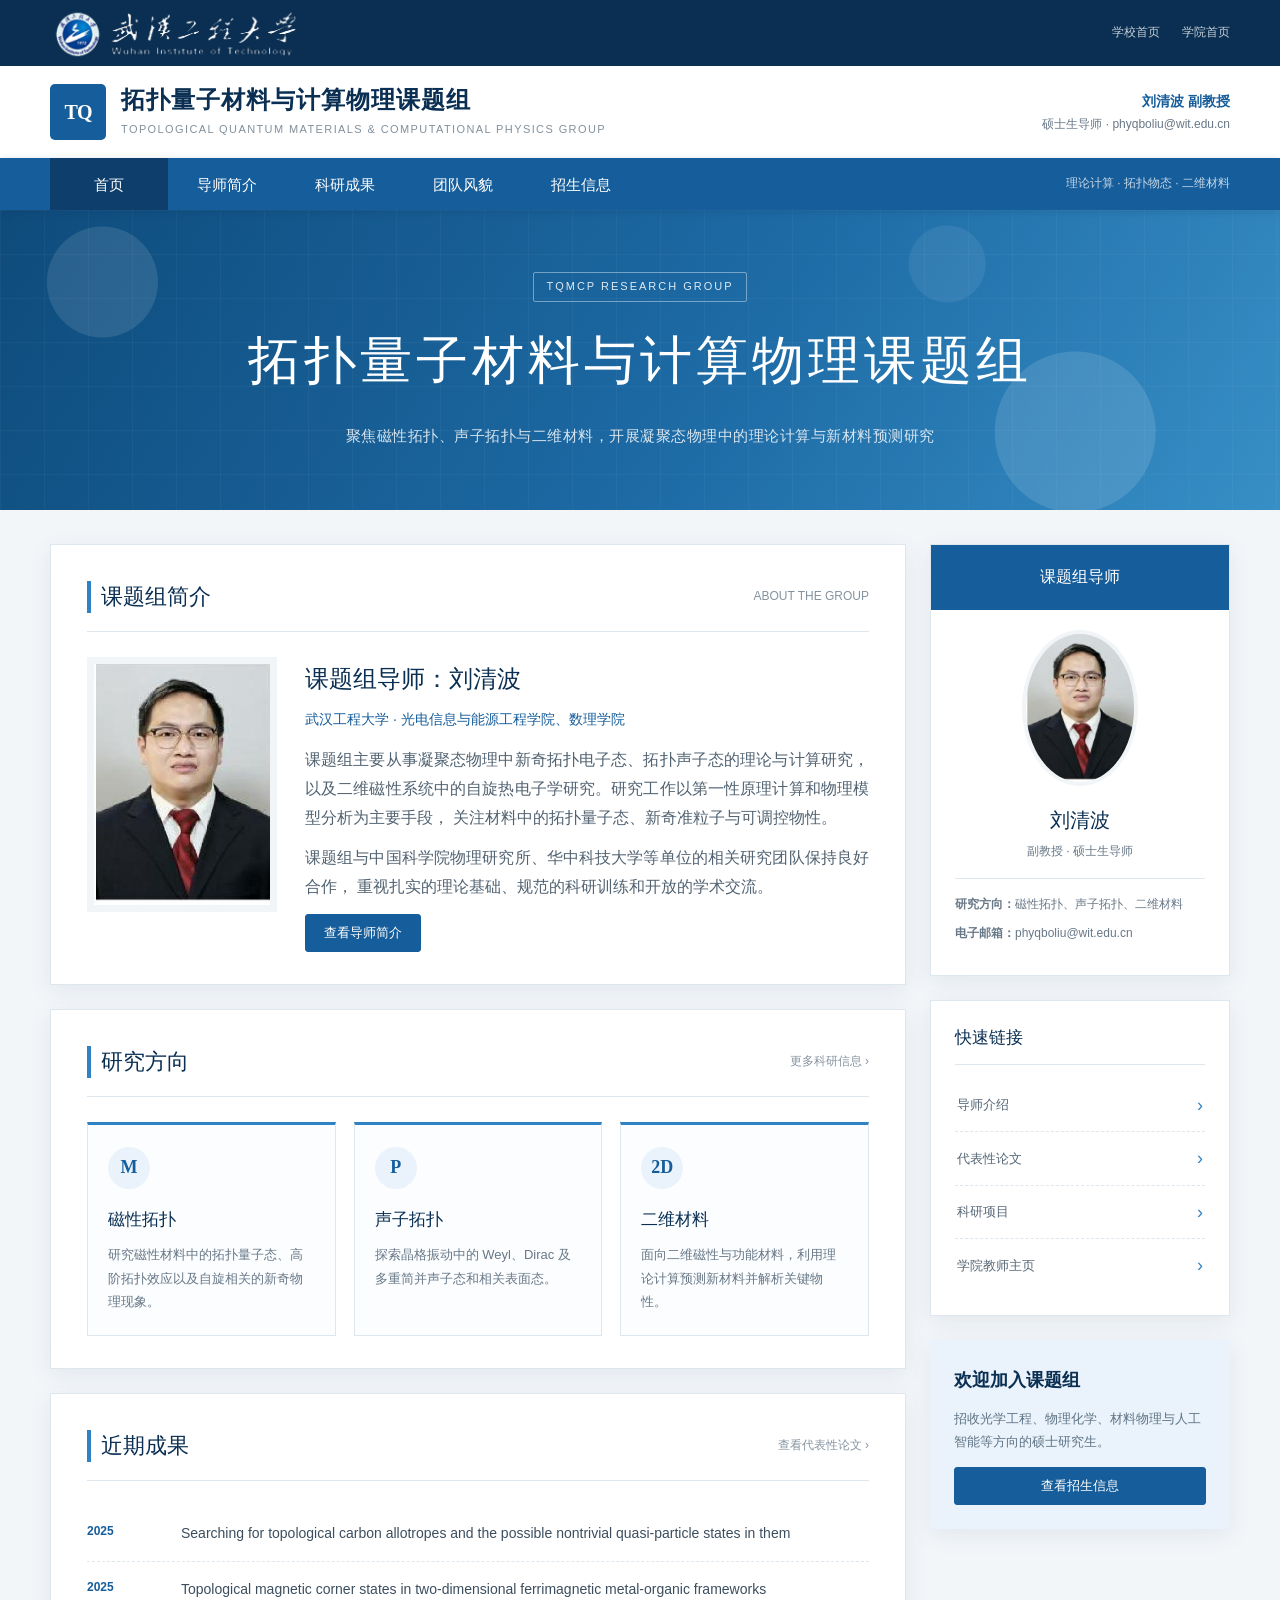
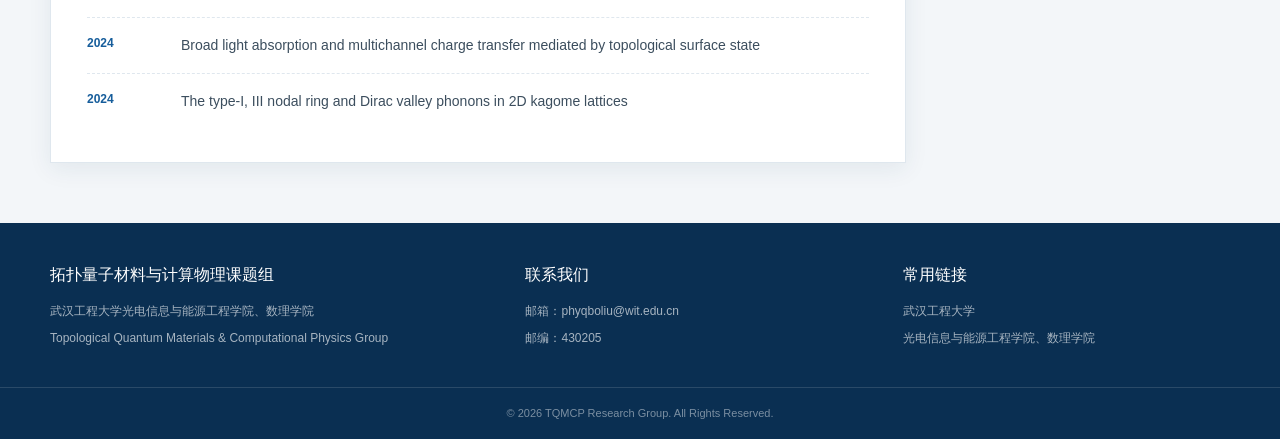
==== index.html @ a0292009 "first" ====
<!doctype html>
<html lang="zh-CN">
  <head>
    <meta charset="UTF-8" />
    <meta name="viewport" content="width=device-width, initial-scale=1.0" />
    <meta name="description" content="武汉工程大学拓扑量子材料与计算物理课题组官方网站" />
    <title>拓扑量子材料与计算物理课题组</title>
    <link rel="icon" href="assets/favicon.svg" type="image/svg+xml" />
    <link rel="stylesheet" href="styles.css" />
  </head>
  <body>
    <div class="topbar">
      <div class="container">
        <a class="school-wordmark" href="https://www.wit.edu.cn/" target="_blank" rel="noreferrer">
          <img src="assets/wit-wordmark-transparent.png" alt="武汉工程大学 Wuhan Institute of Technology" />
        </a>
        <div class="topbar-links">
          <a href="https://www.wit.edu.cn/" target="_blank" rel="noreferrer">学校首页</a>
          <a href="https://ss.wit.edu.cn/" target="_blank" rel="noreferrer">学院首页</a>
        </div>
      </div>
    </div>

    <header class="site-header">
      <div class="header-main container">
        <a class="brand" href="index.html">
          <span class="brand-mark">TQ</span>
          <span class="brand-text">
            <strong>拓扑量子材料与计算物理课题组</strong>
            <span>Topological Quantum Materials & Computational Physics Group</span>
          </span>
        </a>
        <div class="header-contact">
          <strong>刘清波 副教授</strong>
          <span>硕士生导师 · phyqboliu@wit.edu.cn</span>
        </div>
      </div>
      <div class="navbar">
        <div class="nav-inner container">
          <button class="menu-toggle" type="button" aria-expanded="false" aria-label="打开导航菜单">
            <span></span><span></span><span></span>
          </button>
          <nav class="main-nav" aria-label="主导航">
            <a class="active" href="index.html">首页</a>
            <a href="members.html">导师简介</a>
            <a href="research.html">科研成果</a>
            <a href="moments.html">团队风貌</a>
            <a href="admissions.html">招生信息</a>
          </nav>
          <span class="nav-note">理论计算 · 拓扑物态 · 二维材料</span>
        </div>
      </div>
    </header>

    <main>
      <section class="hero-banner">
        <div class="hero-content container">
          <span class="hero-label">TQMCP RESEARCH GROUP</span>
          <h1>拓扑量子材料与计算物理课题组</h1>
          <p>聚焦磁性拓扑、声子拓扑与二维材料，开展凝聚态物理中的理论计算与新材料预测研究</p>
        </div>
      </section>

      <div class="page-body">
        <div class="page-layout container">
          <div class="main-column">
            <section class="content-card">
              <div class="section-title">
                <h2>课题组简介</h2>
                <span>ABOUT THE GROUP</span>
              </div>
              <div class="group-intro">
                <div class="teacher-photo">
                  <img src="assets/liu-qingbo-profile-page.jpg" alt="刘清波老师" />
                </div>
                <div class="intro-text">
                  <h3>课题组导师：刘清波</h3>
                  <p class="role">武汉工程大学 · 光电信息与能源工程学院、数理学院</p>
                  <p>
                    课题组主要从事凝聚态物理中新奇拓扑电子态、拓扑声子态的理论与计算研究，
                    以及二维磁性系统中的自旋热电子学研究。研究工作以第一性原理计算和物理模型分析为主要手段，
                    关注材料中的拓扑量子态、新奇准粒子与可调控物性。
                  </p>
                  <p>
                    课题组与中国科学院物理研究所、华中科技大学等单位的相关研究团队保持良好合作，
                    重视扎实的理论基础、规范的科研训练和开放的学术交流。
                  </p>
                  <a class="plain-button" href="members.html">查看导师简介</a>
                </div>
              </div>
            </section>

            <section class="content-card">
              <div class="section-title">
                <h2>研究方向</h2>
                <a class="more-link" href="research.html">更多科研信息 ›</a>
              </div>
              <div class="direction-grid">
                <article class="direction-item">
                  <span class="direction-icon">M</span>
                  <h3>磁性拓扑</h3>
                  <p>研究磁性材料中的拓扑量子态、高阶拓扑效应以及自旋相关的新奇物理现象。</p>
                </article>
                <article class="direction-item">
                  <span class="direction-icon">P</span>
                  <h3>声子拓扑</h3>
                  <p>探索晶格振动中的 Weyl、Dirac 及多重简并声子态和相关表面态。</p>
                </article>
                <article class="direction-item">
                  <span class="direction-icon">2D</span>
                  <h3>二维材料</h3>
                  <p>面向二维磁性与功能材料，利用理论计算预测新材料并解析关键物性。</p>
                </article>
              </div>
            </section>

            <section class="content-card">
              <div class="section-title">
                <h2>近期成果</h2>
                <a class="more-link" href="research.html">查看代表性论文 ›</a>
              </div>
              <ul class="news-list">
                <li>
                  <span class="news-date">2025</span>
                  <a href="research.html">Searching for topological carbon allotropes and the possible nontrivial quasi-particle states in them</a>
                </li>
                <li>
                  <span class="news-date">2025</span>
                  <a href="research.html">Topological magnetic corner states in two-dimensional ferrimagnetic metal-organic frameworks</a>
                </li>
                <li>
                  <span class="news-date">2024</span>
                  <a href="research.html">Broad light absorption and multichannel charge transfer mediated by topological surface state</a>
                </li>
                <li>
                  <span class="news-date">2024</span>
                  <a href="research.html">The type-I, III nodal ring and Dirac valley phonons in 2D kagome lattices</a>
                </li>
              </ul>
            </section>
          </div>

          <aside class="side-column">
            <section class="side-card profile-card">
              <div class="profile-card-header">课题组导师</div>
              <div class="teacher-photo">
                <img src="assets/liu-qingbo-profile-page.jpg" alt="刘清波老师" />
              </div>
              <h3>刘清波</h3>
              <p class="profile-role">副教授 · 硕士生导师</p>
              <div class="profile-meta">
                <p><strong>研究方向：</strong>磁性拓扑、声子拓扑、二维材料</p>
                <p><strong>电子邮箱：</strong>phyqboliu@wit.edu.cn</p>
              </div>
            </section>

            <section class="side-card">
              <h3 class="side-card-title">快速链接</h3>
              <ul class="quick-list">
                <li><a href="members.html">导师介绍</a></li>
                <li><a href="research.html">代表性论文</a></li>
                <li><a href="research.html#projects">科研项目</a></li>
                <li><a href="https://ss.wit.edu.cn/info/1601/12181.htm" target="_blank" rel="noreferrer">学院教师主页</a></li>
              </ul>
            </section>

            <section class="side-card admission-box">
              <h3>欢迎加入课题组</h3>
              <p>招收光学工程、物理化学、材料物理与人工智能等方向的硕士研究生。</p>
              <a class="plain-button" href="admissions.html">查看招生信息</a>
            </section>
          </aside>
        </div>
      </div>
    </main>

    <footer class="site-footer">
      <div class="footer-grid container">
        <div>
          <h3>拓扑量子材料与计算物理课题组</h3>
          <p>武汉工程大学光电信息与能源工程学院、数理学院</p>
          <p>Topological Quantum Materials & Computational Physics Group</p>
        </div>
        <div>
          <h3>联系我们</h3>
          <p>邮箱：phyqboliu@wit.edu.cn</p>
          <p>邮编：430205</p>
        </div>
        <div>
          <h3>常用链接</h3>
          <a href="https://www.wit.edu.cn/" target="_blank" rel="noreferrer">武汉工程大学</a>
          <a href="https://ss.wit.edu.cn/" target="_blank" rel="noreferrer">光电信息与能源工程学院、数理学院</a>
        </div>
      </div>
      <div class="footer-bottom">
        <p>© <span data-year></span> TQMCP Research Group. All Rights Reserved.</p>
      </div>
    </footer>
    <script src="site.js"></script>
  </body>
</html>
---- styles.css ----
:root {
  --blue: #165d9b;
  --blue-dark: #0e3f6c;
  --blue-deep: #0a2f52;
  --blue-light: #eaf3fb;
  --accent: #2f83c5;
  --text: #243443;
  --muted: #687887;
  --line: #dfe7ee;
  --bg: #f3f6f9;
  --white: #ffffff;
  --max-width: 1180px;
  --shadow: 0 6px 22px rgba(24, 62, 93, 0.08);
}

* {
  box-sizing: border-box;
}

html {
  scroll-behavior: smooth;
}

body {
  min-width: 320px;
  margin: 0;
  background: var(--bg);
  color: var(--text);
  font-family: "Microsoft YaHei", "PingFang SC", "Noto Sans CJK SC", Arial, sans-serif;
  font-size: 16px;
  line-height: 1.8;
}

a {
  color: inherit;
  text-decoration: none;
}

img {
  display: block;
  max-width: 100%;
}

h1,
h2,
h3,
p {
  margin-top: 0;
}

button {
  font: inherit;
}

.container {
  width: min(var(--max-width), calc(100% - 40px));
  margin: 0 auto;
}

.topbar {
  height: 66px;
  background: var(--blue-deep);
  color: rgba(255, 255, 255, 0.76);
  font-size: 12px;
}

.topbar .container {
  height: 100%;
  display: flex;
  align-items: center;
  justify-content: space-between;
}

.topbar-links {
  display: flex;
  gap: 22px;
}

.school-wordmark {
  display: flex;
  height: 100%;
  align-items: center;
}

.school-wordmark img {
  width: auto;
  height: 56px;
}

.topbar a:hover {
  color: #fff;
}

.site-header {
  background: #fff;
}

.header-main {
  min-height: 92px;
  display: flex;
  align-items: center;
  justify-content: space-between;
  gap: 28px;
}

.brand {
  display: flex;
  align-items: center;
  gap: 15px;
}

.brand-mark {
  width: 56px;
  height: 56px;
  display: grid;
  flex: 0 0 56px;
  place-items: center;
  border-radius: 5px;
  background: var(--blue);
  color: #fff;
  font-family: Georgia, serif;
  font-size: 20px;
  font-weight: 700;
  letter-spacing: -1px;
}

.brand-text strong {
  display: block;
  color: var(--blue-deep);
  font-family: "SimSun", "Songti SC", serif;
  font-size: 24px;
  line-height: 1.35;
  letter-spacing: 1px;
}

.brand-text span {
  display: block;
  margin-top: 3px;
  color: #82909c;
  font-size: 11px;
  letter-spacing: 1.4px;
  text-transform: uppercase;
}

.header-contact {
  color: var(--muted);
  font-size: 12px;
  text-align: right;
}

.header-contact strong {
  display: block;
  color: var(--blue);
  font-size: 14px;
}

.navbar {
  position: relative;
  z-index: 20;
  background: var(--blue);
  box-shadow: 0 2px 8px rgba(5, 42, 74, 0.16);
}

.nav-inner {
  min-height: 52px;
  display: flex;
  align-items: stretch;
  justify-content: space-between;
}

.main-nav {
  display: flex;
  align-items: stretch;
}

.main-nav a {
  min-width: 118px;
  display: flex;
  align-items: center;
  justify-content: center;
  padding: 0 20px;
  color: #fff;
  font-size: 15px;
  font-weight: 500;
  transition: background-color 0.15s ease;
}

.main-nav a:hover,
.main-nav a.active {
  background: var(--blue-dark);
}

.nav-note {
  display: flex;
  align-items: center;
  color: rgba(255, 255, 255, 0.75);
  font-size: 12px;
}

.menu-toggle {
  display: none;
  width: 42px;
  height: 42px;
  margin: 5px 0;
  padding: 0;
  border: 1px solid rgba(255, 255, 255, 0.4);
  border-radius: 4px;
  background: transparent;
  color: #fff;
  cursor: pointer;
}

.menu-toggle span {
  width: 19px;
  height: 2px;
  display: block;
  margin: 4px auto;
  background: currentColor;
}

.hero-banner {
  position: relative;
  min-height: 300px;
  display: flex;
  align-items: center;
  overflow: hidden;
  background:
    radial-gradient(circle at 8% 24%, rgba(255,255,255,.11) 0 55px, transparent 56px),
    radial-gradient(circle at 84% 74%, rgba(255,255,255,.12) 0 80px, transparent 81px),
    radial-gradient(circle at 74% 18%, rgba(255,255,255,.07) 0 38px, transparent 39px),
    linear-gradient(120deg, #0e4b7b 0%, #1d6aa5 55%, #378fc6 100%);
  color: #fff;
}

.hero-banner::after {
  position: absolute;
  inset: 0;
  content: "";
  background-image:
    linear-gradient(rgba(255,255,255,.035) 1px, transparent 1px),
    linear-gradient(90deg, rgba(255,255,255,.035) 1px, transparent 1px);
  background-size: 44px 44px;
}

.hero-content {
  position: relative;
  z-index: 1;
  padding: 55px 0;
  text-align: center;
}

.hero-content .hero-label {
  display: inline-block;
  margin-bottom: 12px;
  padding: 4px 12px;
  border: 1px solid rgba(255,255,255,.4);
  border-radius: 2px;
  color: rgba(255,255,255,.86);
  font-size: 11px;
  letter-spacing: 2px;
}

.hero-content h1 {
  margin-bottom: 14px;
  font-family: "STKaiti", "KaiTi", "SimSun", serif;
  font-size: clamp(34px, 5vw, 52px);
  font-weight: 500;
  letter-spacing: 4px;
}

.hero-content p {
  max-width: 760px;
  margin: 0 auto;
  color: rgba(255,255,255,.82);
  font-size: 15px;
  letter-spacing: .5px;
}

.subpage-banner {
  min-height: 190px;
}

.subpage-banner .hero-content {
  padding: 38px 0;
  text-align: left;
}

.subpage-banner .hero-content h1 {
  margin-bottom: 8px;
  font-family: "Microsoft YaHei", sans-serif;
  font-size: 34px;
  font-weight: 500;
  letter-spacing: 2px;
}

.breadcrumb {
  color: rgba(255,255,255,.7);
  font-size: 12px;
}

.page-body {
  padding: 34px 0 60px;
}

.page-layout {
  display: grid;
  grid-template-columns: minmax(0, 1fr) 300px;
  gap: 24px;
  align-items: start;
}

.main-column,
.side-column {
  display: grid;
  gap: 24px;
}

.content-card,
.side-card {
  border: 1px solid var(--line);
  background: #fff;
  box-shadow: var(--shadow);
}

.content-card {
  padding: 32px 36px;
}

.side-card {
  padding: 24px;
}

.section-title {
  display: flex;
  align-items: center;
  justify-content: space-between;
  gap: 20px;
  margin-bottom: 25px;
  padding-bottom: 14px;
  border-bottom: 1px solid var(--line);
}

.section-title h2 {
  position: relative;
  margin: 0;
  padding-left: 14px;
  color: var(--blue-deep);
  font-size: 22px;
  font-weight: 500;
}

.section-title h2::before {
  position: absolute;
  top: 4px;
  bottom: 4px;
  left: 0;
  width: 4px;
  content: "";
  background: var(--accent);
}

.section-title span,
.more-link {
  color: #8593a0;
  font-size: 12px;
}

.more-link:hover {
  color: var(--blue);
}

.group-intro {
  display: grid;
  grid-template-columns: 190px minmax(0, 1fr);
  gap: 28px;
  align-items: start;
}

.teacher-photo {
  position: relative;
  overflow: hidden;
  width: 100%;
  aspect-ratio: .745;
  border: 7px solid #f2f5f7;
  background: #e8ecef;
}

.teacher-photo img {
  position: absolute;
  top: -38%;
  left: -298%;
  width: 481%;
  max-width: none;
}

.intro-text h3 {
  margin-bottom: 7px;
  color: var(--blue-deep);
  font-size: 24px;
  font-weight: 500;
}

.intro-text .role {
  margin-bottom: 14px;
  color: var(--blue);
  font-size: 14px;
}

.intro-text p {
  margin-bottom: 12px;
  color: #516271;
  text-align: justify;
}

.plain-button {
  min-height: 38px;
  display: inline-flex;
  align-items: center;
  justify-content: center;
  padding: 0 18px;
  border: 1px solid var(--blue);
  border-radius: 3px;
  background: var(--blue);
  color: #fff;
  font-size: 13px;
}

.plain-button:hover {
  background: var(--blue-dark);
}

.direction-grid {
  display: grid;
  grid-template-columns: repeat(3, 1fr);
  gap: 18px;
}

.direction-item {
  padding: 22px 20px;
  border: 1px solid var(--line);
  border-top: 3px solid var(--accent);
  background: #fbfdff;
}

.direction-icon {
  width: 42px;
  height: 42px;
  display: grid;
  margin-bottom: 16px;
  place-items: center;
  border-radius: 50%;
  background: var(--blue-light);
  color: var(--blue);
  font-family: Georgia, serif;
  font-size: 18px;
  font-weight: 700;
}

.direction-item h3 {
  margin-bottom: 8px;
  color: var(--blue-deep);
  font-size: 17px;
  font-weight: 500;
}

.direction-item p {
  margin: 0;
  color: var(--muted);
  font-size: 13px;
}

.news-list,
.quick-list,
.project-list,
.publication-list {
  margin: 0;
  padding: 0;
  list-style: none;
}

.news-list li {
  display: grid;
  grid-template-columns: 78px minmax(0, 1fr);
  gap: 16px;
  padding: 15px 0;
  border-bottom: 1px dashed var(--line);
}

.news-list li:last-child {
  border-bottom: 0;
}

.news-date {
  color: var(--blue);
  font-size: 12px;
  font-weight: 600;
}

.news-list a {
  color: #3c4e5e;
  font-size: 14px;
}

.news-list a:hover {
  color: var(--blue);
}

.profile-card {
  padding-top: 0;
  overflow: hidden;
}

.profile-card-header {
  margin: 0 -24px 20px;
  padding: 18px 24px;
  background: var(--blue);
  color: #fff;
  text-align: center;
}

.profile-card .teacher-photo {
  width: 116px;
  margin: 0 auto 16px;
  border-width: 4px;
  border-radius: 50%;
}

.profile-card h3 {
  margin-bottom: 3px;
  color: var(--blue-deep);
  font-size: 20px;
  font-weight: 500;
  text-align: center;
}

.profile-card .profile-role {
  margin-bottom: 16px;
  color: var(--muted);
  font-size: 12px;
  text-align: center;
}

.profile-meta {
  padding-top: 15px;
  border-top: 1px solid var(--line);
  color: var(--muted);
  font-size: 12px;
  overflow-wrap: anywhere;
}

.profile-meta p {
  margin-bottom: 7px;
}

.side-card-title {
  margin: -2px 0 14px;
  padding-bottom: 10px;
  border-bottom: 1px solid var(--line);
  color: var(--blue-deep);
  font-size: 17px;
  font-weight: 500;
}

.quick-list li {
  border-bottom: 1px dashed var(--line);
}

.quick-list li:last-child {
  border-bottom: 0;
}

.quick-list a {
  display: flex;
  align-items: center;
  justify-content: space-between;
  padding: 10px 2px;
  color: #566776;
  font-size: 13px;
}

.quick-list a::after {
  content: "›";
  color: var(--accent);
  font-size: 18px;
}

.quick-list a:hover {
  color: var(--blue);
}

.admission-box {
  border: 0;
  background: var(--blue-light);
}

.admission-box h3 {
  margin-bottom: 10px;
  color: var(--blue-deep);
  font-size: 18px;
}

.admission-box p {
  color: #5f7485;
  font-size: 13px;
}

.admission-box .plain-button {
  width: 100%;
}

.full-card {
  padding: 36px 42px;
}

.profile-detail {
  display: grid;
  grid-template-columns: 230px minmax(0, 1fr);
  gap: 38px;
  align-items: start;
}

.profile-detail .photo-caption {
  margin-top: 10px;
  color: var(--muted);
  font-size: 12px;
  text-align: center;
}

.profile-summary h2 {
  margin-bottom: 5px;
  color: var(--blue-deep);
  font-size: 30px;
  font-weight: 500;
}

.profile-summary .role {
  margin-bottom: 18px;
  color: var(--blue);
}

.tag-row {
  display: flex;
  flex-wrap: wrap;
  gap: 8px;
  margin: 18px 0 0;
}

.tag-row span {
  padding: 5px 11px;
  border: 1px solid #cfe0ed;
  border-radius: 2px;
  background: #f4f9fd;
  color: #4b6f8b;
  font-size: 12px;
}

.detail-section {
  margin-top: 32px;
  padding-top: 25px;
  border-top: 1px solid var(--line);
}

.detail-section h3 {
  margin-bottom: 15px;
  color: var(--blue-deep);
  font-size: 19px;
  font-weight: 500;
}

.timeline-list {
  margin: 0;
  padding: 0;
  list-style: none;
}

.timeline-list li {
  display: grid;
  grid-template-columns: 150px minmax(0, 1fr);
  gap: 22px;
  padding: 10px 0;
  border-bottom: 1px dashed var(--line);
  color: #586a78;
  font-size: 14px;
}

.timeline-list time {
  color: var(--blue);
  font-weight: 500;
}

.student-grid {
  display: grid;
  grid-template-columns: repeat(3, 1fr);
  gap: 18px;
}

.student-card {
  padding: 24px;
  border: 1px solid var(--line);
  background: #fbfcfd;
  text-align: center;
}

.student-avatar {
  width: 76px;
  height: 76px;
  display: grid;
  margin: 0 auto 13px;
  place-items: center;
  border-radius: 50%;
  background: #e5edf3;
  color: #90a1ad;
  font-size: 13px;
}

.student-card h3 {
  margin-bottom: 4px;
  font-size: 16px;
  font-weight: 500;
}

.student-card p {
  margin: 0;
  color: var(--muted);
  font-size: 12px;
}

.publication-year {
  margin: 28px 0 8px;
  color: var(--blue);
  font-size: 20px;
  font-weight: 500;
}

.publication-year:first-child {
  margin-top: 0;
}

.publication-list {
  counter-reset: publications;
}

.publication-list li {
  position: relative;
  padding: 15px 0 15px 38px;
  border-bottom: 1px dashed var(--line);
  color: #3c4d5c;
  counter-increment: publications;
  font-size: 14px;
  line-height: 1.7;
}

.publication-list li::before {
  position: absolute;
  top: 16px;
  left: 0;
  width: 24px;
  height: 24px;
  display: grid;
  place-items: center;
  content: counter(publications);
  border-radius: 50%;
  background: var(--blue-light);
  color: var(--blue);
  font-size: 11px;
}

.publication-list em {
  color: var(--muted);
  font-size: 12px;
  font-style: normal;
}

.project-list li {
  display: grid;
  grid-template-columns: 130px minmax(0, 1fr);
  gap: 20px;
  padding: 16px 0;
  border-bottom: 1px dashed var(--line);
}

.project-list strong {
  color: var(--blue);
  font-size: 13px;
}

.project-list span {
  color: #495b69;
  font-size: 14px;
}

.gallery-grid {
  display: grid;
  grid-template-columns: repeat(3, 1fr);
  gap: 20px;
}

.gallery-item {
  overflow: hidden;
  border: 1px solid var(--line);
  background: #fff;
}

.gallery-placeholder {
  position: relative;
  min-height: 190px;
  display: grid;
  place-items: center;
  overflow: hidden;
  background:
    radial-gradient(circle at 75% 25%, rgba(255,255,255,.55) 0 32px, transparent 33px),
    linear-gradient(135deg, #dceaf4, #a8c9df);
  color: rgba(22,93,155,.72);
  font-size: 13px;
}

.gallery-item:nth-child(2n) .gallery-placeholder {
  background:
    radial-gradient(circle at 30% 70%, rgba(255,255,255,.55) 0 38px, transparent 39px),
    linear-gradient(135deg, #d7e8e5, #a4ccc6);
}

.gallery-caption {
  padding: 15px 17px;
}

.gallery-caption h3 {
  margin-bottom: 3px;
  color: var(--blue-deep);
  font-size: 16px;
  font-weight: 500;
}

.gallery-caption p {
  margin: 0;
  color: var(--muted);
  font-size: 12px;
}

.moment-list {
  display: grid;
  gap: 26px;
}

.moment-entry {
  overflow: hidden;
  border: 1px solid var(--line);
  background: #fff;
}

.moment-entry img {
  width: 100%;
  height: auto;
}

.moment-entry-content {
  padding: 20px 24px 22px;
}

.moment-entry-content h3 {
  margin-bottom: 6px;
  color: var(--blue-deep);
  font-size: 19px;
  font-weight: 500;
}

.moment-entry-content p {
  margin: 0;
  color: var(--muted);
  font-size: 13px;
}

.notice {
  margin-top: 22px;
  padding: 14px 17px;
  border-left: 4px solid var(--accent);
  background: var(--blue-light);
  color: #567188;
  font-size: 13px;
}

.admission-layout {
  display: grid;
  grid-template-columns: minmax(0, 1fr) 300px;
  gap: 24px;
  align-items: start;
}

.admission-lead {
  margin-bottom: 26px;
  padding: 20px 22px;
  border-left: 4px solid var(--blue);
  background: #f3f8fc;
  color: #506777;
}

.discipline-list {
  display: grid;
  grid-template-columns: repeat(2, 1fr);
  gap: 12px;
}

.discipline-list div {
  padding: 15px 18px;
  border: 1px solid var(--line);
  background: #fbfdff;
}

.discipline-list span {
  display: block;
  color: #8a99a5;
  font-size: 11px;
}

.discipline-list strong {
  color: var(--blue-deep);
  font-size: 15px;
}

.requirement-list {
  margin: 0;
  padding-left: 22px;
  color: #536573;
}

.requirement-list li {
  margin-bottom: 8px;
}

.contact-panel {
  position: sticky;
  top: 20px;
  overflow: hidden;
  padding: 0;
}

.contact-panel-head {
  padding: 25px;
  background: var(--blue);
  color: #fff;
}

.contact-panel-head h2 {
  margin-bottom: 5px;
  font-size: 22px;
  font-weight: 500;
}

.contact-panel-head p {
  margin: 0;
  color: rgba(255,255,255,.78);
  font-size: 12px;
}

.contact-panel-body {
  padding: 24px;
}

.contact-panel-body dt {
  margin-top: 13px;
  color: #8a98a3;
  font-size: 11px;
}

.contact-panel-body dd {
  margin: 3px 0 0;
  color: #3d5363;
  font-size: 13px;
  overflow-wrap: anywhere;
}

.site-footer {
  padding-top: 38px;
  background: var(--blue-deep);
  color: rgba(255,255,255,.73);
}

.footer-grid {
  display: grid;
  grid-template-columns: 1.3fr 1fr 1fr;
  gap: 50px;
  padding-bottom: 32px;
}

.footer-grid h3 {
  margin-bottom: 12px;
  color: #fff;
  font-size: 16px;
  font-weight: 500;
}

.footer-grid p,
.footer-grid a {
  margin-bottom: 5px;
  color: rgba(255,255,255,.64);
  font-size: 12px;
}

.footer-grid a {
  display: block;
}

.footer-grid a:hover {
  color: #fff;
}

.footer-bottom {
  padding: 16px 0;
  border-top: 1px solid rgba(255,255,255,.13);
  text-align: center;
}

.footer-bottom p {
  margin: 0;
  color: rgba(255,255,255,.46);
  font-size: 11px;
}

@media (max-width: 960px) {
  .header-contact,
  .nav-note {
    display: none;
  }

  .main-nav a {
    min-width: auto;
    padding: 0 17px;
  }

  .page-layout,
  .admission-layout {
    grid-template-columns: 1fr;
  }

  .side-column {
    grid-template-columns: repeat(2, 1fr);
  }

  .profile-card {
    grid-row: span 2;
  }

  .contact-panel {
    position: static;
  }
}

@media (max-width: 760px) {
  .container {
    width: min(100% - 28px, var(--max-width));
  }

  .topbar {
    height: 55px;
  }

  .school-wordmark img {
    height: 45px;
  }

  .topbar-links {
    display: none;
  }

  .header-main {
    min-height: 76px;
  }

  .brand-mark {
    width: 46px;
    height: 46px;
    flex-basis: 46px;
    font-size: 16px;
  }

  .brand-text strong {
    font-size: 17px;
  }

  .brand-text span {
    font-size: 8px;
  }

  .nav-inner {
    min-height: 52px;
    display: block;
  }

  .menu-toggle {
    display: block;
    margin-left: auto;
  }

  .main-nav {
    display: none;
    padding-bottom: 8px;
  }

  .main-nav.open {
    display: block;
  }

  .main-nav a {
    min-height: 44px;
    justify-content: flex-start;
    padding: 0 14px;
    border-top: 1px solid rgba(255,255,255,.13);
  }

  .hero-banner {
    min-height: 245px;
  }

  .hero-content {
    padding: 42px 0;
  }

  .hero-content h1 {
    font-size: 31px;
    letter-spacing: 2px;
  }

  .hero-content p {
    font-size: 13px;
  }

  .subpage-banner {
    min-height: 145px;
  }

  .subpage-banner .hero-content {
    padding: 28px 0;
  }

  .subpage-banner .hero-content h1 {
    font-size: 27px;
  }

  .page-body {
    padding-top: 20px;
  }

  .content-card,
  .full-card {
    padding: 24px 20px;
  }

  .group-intro,
  .profile-detail {
    grid-template-columns: 1fr;
  }

  .group-intro .teacher-photo,
  .profile-detail > div:first-child {
    width: min(210px, 100%);
  }

  .direction-grid,
  .student-grid,
  .gallery-grid {
    grid-template-columns: repeat(2, 1fr);
  }

  .side-column {
    grid-template-columns: 1fr;
  }

  .footer-grid {
    grid-template-columns: 1fr 1fr;
    gap: 26px;
  }

  .footer-grid > div:first-child {
    grid-column: 1 / -1;
  }
}

@media (max-width: 520px) {
  .brand-text strong {
    max-width: 240px;
    font-size: 15px;
  }

  .brand-text span {
    display: none;
  }

  .section-title {
    align-items: flex-start;
  }

  .section-title span {
    display: none;
  }

  .direction-grid,
  .student-grid,
  .gallery-grid,
  .discipline-list {
    grid-template-columns: 1fr;
  }

  .timeline-list li,
  .project-list li {
    grid-template-columns: 1fr;
    gap: 3px;
  }

  .news-list li {
    grid-template-columns: 1fr;
    gap: 2px;
  }

  .footer-grid {
    grid-template-columns: 1fr;
  }

  .footer-grid > div:first-child {
    grid-column: auto;
  }
}
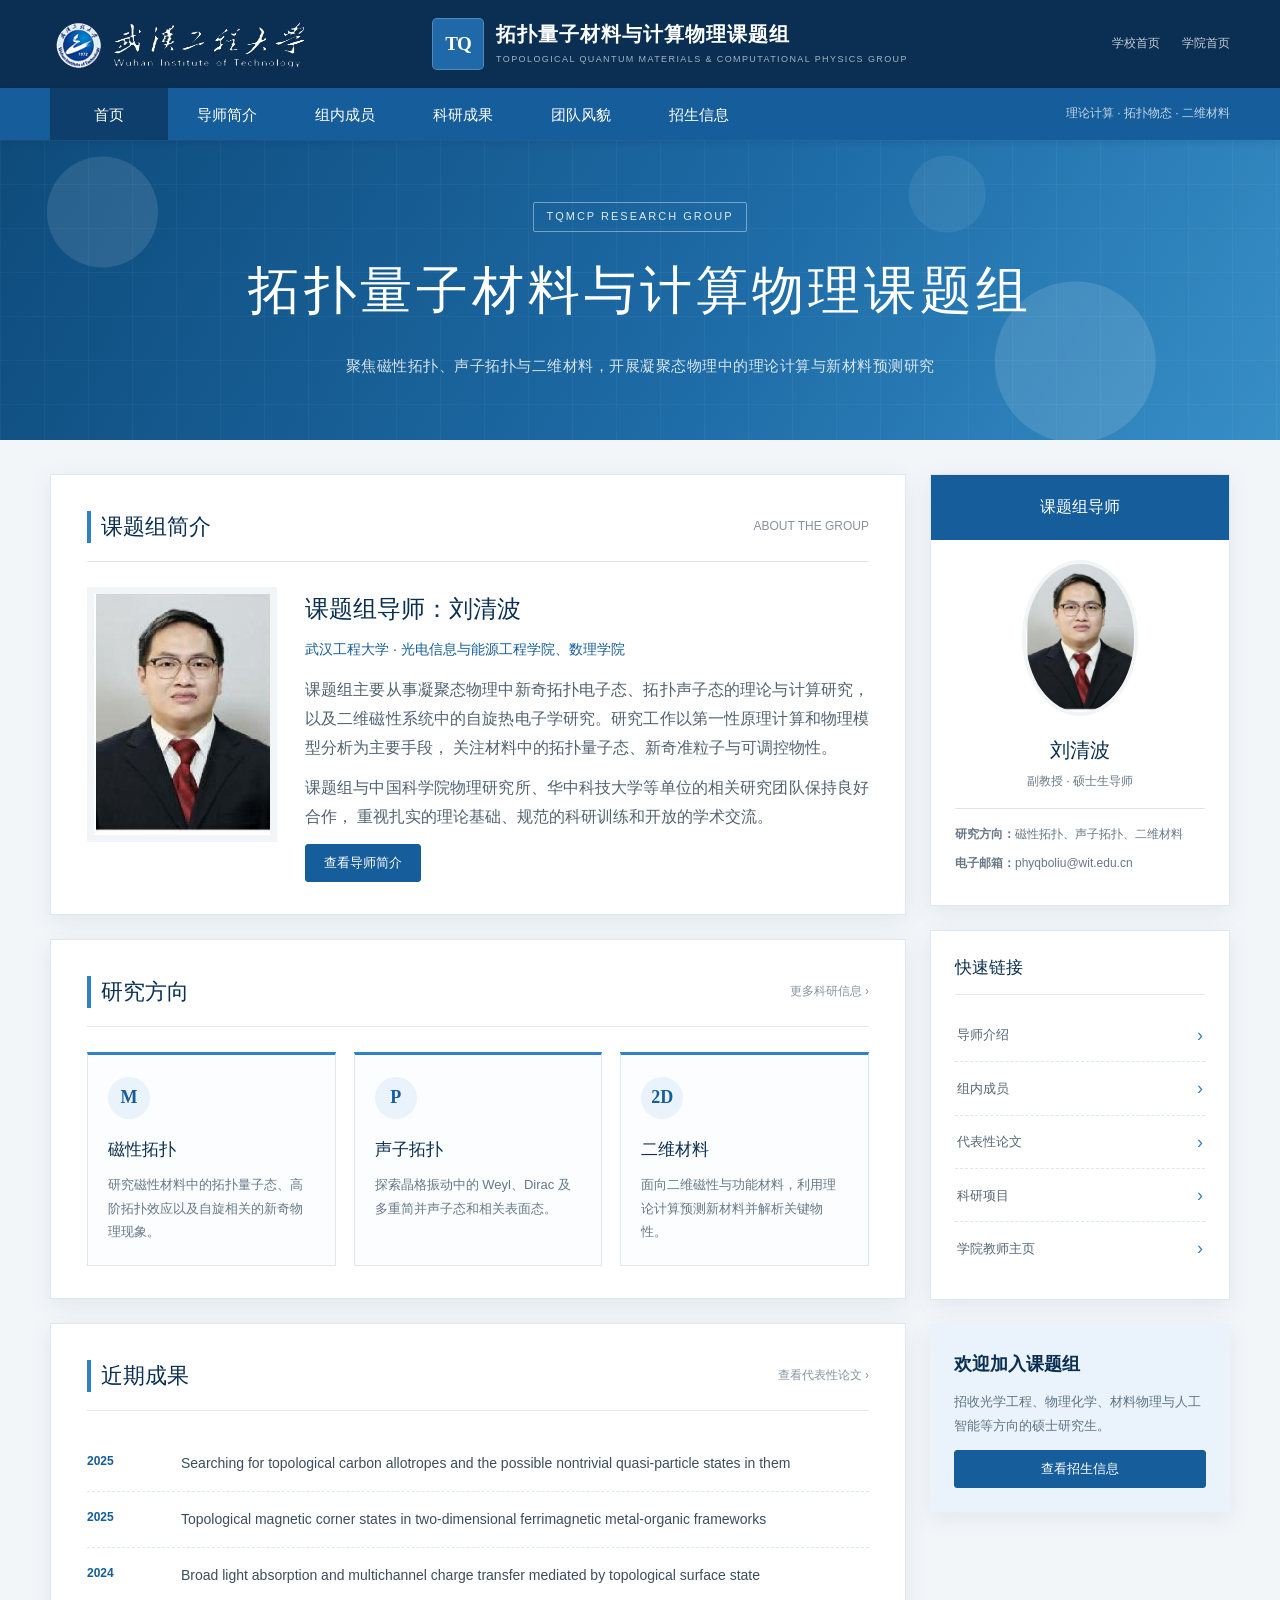
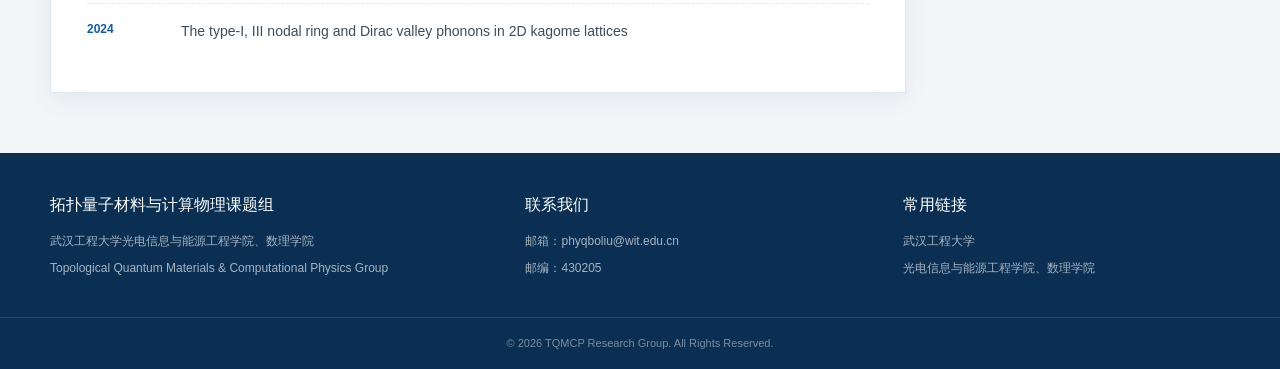
==== commit d28ffd90: "change2" ====
--- a/index.html
+++ b/index.html
@@ -12,7 +12,14 @@
     <div class="topbar">
       <div class="container">
         <a class="school-wordmark" href="https://www.wit.edu.cn/" target="_blank" rel="noreferrer">
-          <img src="assets/wit-wordmark-transparent.png" alt="武汉工程大学 Wuhan Institute of Technology" />
+          <img src="assets/wit-wordmark-transparent-v2.png" alt="武汉工程大学 Wuhan Institute of Technology" />
+        </a>
+        <a class="brand topbar-brand" href="index.html">
+          <span class="brand-mark">TQ</span>
+          <span class="brand-text">
+            <strong>拓扑量子材料与计算物理课题组</strong>
+            <span>Topological Quantum Materials & Computational Physics Group</span>
+          </span>
         </a>
         <div class="topbar-links">
           <a href="https://www.wit.edu.cn/" target="_blank" rel="noreferrer">学校首页</a>
@@ -22,19 +29,6 @@
     </div>
 
     <header class="site-header">
-      <div class="header-main container">
-        <a class="brand" href="index.html">
-          <span class="brand-mark">TQ</span>
-          <span class="brand-text">
-            <strong>拓扑量子材料与计算物理课题组</strong>
-            <span>Topological Quantum Materials & Computational Physics Group</span>
-          </span>
-        </a>
-        <div class="header-contact">
-          <strong>刘清波 副教授</strong>
-          <span>硕士生导师 · phyqboliu@wit.edu.cn</span>
-        </div>
-      </div>
       <div class="navbar">
         <div class="nav-inner container">
           <button class="menu-toggle" type="button" aria-expanded="false" aria-label="打开导航菜单">
@@ -43,6 +37,7 @@
           <nav class="main-nav" aria-label="主导航">
             <a class="active" href="index.html">首页</a>
             <a href="members.html">导师简介</a>
+            <a href="team.html">组内成员</a>
             <a href="research.html">科研成果</a>
             <a href="moments.html">团队风貌</a>
             <a href="admissions.html">招生信息</a>
@@ -158,6 +153,7 @@
               <h3 class="side-card-title">快速链接</h3>
               <ul class="quick-list">
                 <li><a href="members.html">导师介绍</a></li>
+                <li><a href="team.html">组内成员</a></li>
                 <li><a href="research.html">代表性论文</a></li>
                 <li><a href="research.html#projects">科研项目</a></li>
                 <li><a href="https://ss.wit.edu.cn/info/1601/12181.htm" target="_blank" rel="noreferrer">学院教师主页</a></li>
--- a/styles.css
+++ b/styles.css
@@ -58,7 +58,7 @@
 }
 
 .topbar {
-  height: 66px;
+  height: 88px;
   background: var(--blue-deep);
   color: rgba(255, 255, 255, 0.76);
   font-size: 12px;
@@ -66,25 +66,27 @@
 
 .topbar .container {
   height: 100%;
-  display: flex;
+  display: grid;
+  grid-template-columns: minmax(230px, 1fr) auto minmax(230px, 1fr);
   align-items: center;
-  justify-content: space-between;
+  gap: 28px;
 }
 
 .topbar-links {
   display: flex;
+  justify-self: end;
   gap: 22px;
 }
 
 .school-wordmark {
   display: flex;
-  height: 100%;
+  width: max-content;
   align-items: center;
 }
 
 .school-wordmark img {
   width: auto;
-  height: 56px;
+  height: 58px;
 }
 
 .topbar a:hover {
@@ -92,15 +94,7 @@
 }
 
 .site-header {
-  background: #fff;
-}
-
-.header-main {
-  min-height: 92px;
-  display: flex;
-  align-items: center;
-  justify-content: space-between;
-  gap: 28px;
+  background: var(--blue);
 }
 
 .brand {
@@ -142,16 +136,34 @@
   text-transform: uppercase;
 }
 
-.header-contact {
-  color: var(--muted);
-  font-size: 12px;
-  text-align: right;
-}
-
-.header-contact strong {
-  display: block;
-  color: var(--blue);
-  font-size: 14px;
+.topbar-brand {
+  min-width: 0;
+  justify-self: center;
+  gap: 12px;
+  transform: translateX(30px);
+}
+
+.topbar-brand .brand-text {
+  min-width: 0;
+}
+
+.topbar-brand .brand-mark {
+  width: 52px;
+  height: 52px;
+  flex-basis: 52px;
+  border: 1px solid rgba(255, 255, 255, 0.22);
+  background: #2069a8;
+  font-size: 19px;
+}
+
+.topbar-brand .brand-text strong {
+  color: #fff;
+  font-size: 20px;
+}
+
+.topbar-brand .brand-text span {
+  color: rgba(255, 255, 255, 0.64);
+  font-size: 9px;
 }
 
 .navbar {
@@ -293,11 +305,6 @@
   letter-spacing: 2px;
 }
 
-.breadcrumb {
-  color: rgba(255,255,255,.7);
-  font-size: 12px;
-}
-
 .page-body {
   padding: 34px 0 60px;
 }
@@ -725,6 +732,114 @@
   font-size: 12px;
 }
 
+.member-section + .member-section {
+  margin-top: 42px;
+  padding-top: 34px;
+  border-top: 1px solid var(--line);
+}
+
+.member-grid {
+  display: grid;
+  grid-template-columns: repeat(4, minmax(0, 1fr));
+  gap: 20px;
+}
+
+.member-card {
+  min-width: 0;
+  display: flex;
+  flex-direction: column;
+  overflow: hidden;
+  border: 1px solid var(--line);
+  border-radius: 4px;
+  background: #fff;
+  box-shadow: 0 5px 18px rgba(20, 61, 93, 0.07);
+}
+
+.member-photo {
+  aspect-ratio: 4 / 5;
+  overflow: hidden;
+  background: #e8eff5;
+}
+
+.member-photo img {
+  width: 100%;
+  height: 100%;
+  object-fit: cover;
+  object-position: center 24%;
+}
+
+.member-info {
+  display: flex;
+  flex: 1;
+  flex-direction: column;
+  padding: 18px 18px 20px;
+}
+
+.member-info h3 {
+  margin-bottom: 2px;
+  color: var(--blue-deep);
+  font-size: 19px;
+  font-weight: 500;
+}
+
+.member-role {
+  margin-bottom: 12px;
+  color: var(--blue);
+  font-size: 12px;
+  letter-spacing: 0.5px;
+}
+
+.member-bio {
+  min-height: 76px;
+  margin-bottom: 12px;
+  color: #526675;
+  font-size: 13px;
+  line-height: 1.8;
+}
+
+.member-email {
+  margin: auto 0 0;
+  padding-top: 11px;
+  border-top: 1px dashed var(--line);
+  color: var(--muted);
+  font-size: 11px;
+  line-height: 1.5;
+  overflow-wrap: anywhere;
+}
+
+.member-email a:hover {
+  color: var(--blue);
+}
+
+.member-empty {
+  min-height: 190px;
+  display: grid;
+  place-items: center;
+  padding: 28px;
+  border: 1px dashed #b9cad8;
+  border-radius: 4px;
+  background: #f8fafc;
+  color: var(--muted);
+  text-align: center;
+}
+
+.member-empty-icon {
+  width: 72px;
+  height: 88px;
+  display: grid;
+  margin: 0 auto 14px;
+  place-items: center;
+  border-radius: 3px;
+  background: #e5edf3;
+  color: #8298a9;
+  font-size: 12px;
+}
+
+.member-empty p {
+  margin: 0;
+  font-size: 13px;
+}
+
 .publication-year {
   margin: 28px 0 8px;
   color: var(--blue);
@@ -1017,9 +1132,23 @@
 }
 
 @media (max-width: 960px) {
-  .header-contact,
   .nav-note {
     display: none;
+  }
+
+  .topbar .container {
+    grid-template-columns: auto minmax(0, 1fr);
+  }
+
+  .topbar-links {
+    display: none;
+  }
+
+  .topbar-brand {
+    width: 100%;
+    justify-self: end;
+    justify-content: flex-end;
+    transform: none;
   }
 
   .main-nav a {
@@ -1043,6 +1172,10 @@
   .contact-panel {
     position: static;
   }
+
+  .member-grid {
+    grid-template-columns: repeat(2, minmax(0, 1fr));
+  }
 }
 
 @media (max-width: 760px) {
@@ -1051,19 +1184,36 @@
   }
 
   .topbar {
-    height: 55px;
+    height: 76px;
   }
 
   .school-wordmark img {
-    height: 45px;
-  }
-
-  .topbar-links {
+    height: 42px;
+  }
+
+  .topbar .container {
+    gap: 12px;
+  }
+
+  .topbar-brand {
+    gap: 8px;
+  }
+
+  .topbar-brand .brand-mark {
+    width: 40px;
+    height: 40px;
+    flex-basis: 40px;
+    font-size: 15px;
+  }
+
+  .topbar-brand .brand-text strong {
+    max-width: 230px;
+    font-size: 15px;
+    line-height: 1.35;
+  }
+
+  .topbar-brand .brand-text span {
     display: none;
-  }
-
-  .header-main {
-    min-height: 76px;
   }
 
   .brand-mark {
@@ -1176,6 +1326,21 @@
 }
 
 @media (max-width: 520px) {
+  .school-wordmark img {
+    height: 30px;
+  }
+
+  .topbar-brand .brand-mark {
+    width: 36px;
+    height: 36px;
+    flex-basis: 36px;
+  }
+
+  .topbar-brand .brand-text strong {
+    max-width: 120px;
+    font-size: 12px;
+  }
+
   .brand-text strong {
     max-width: 240px;
     font-size: 15px;
@@ -1195,6 +1360,7 @@
 
   .direction-grid,
   .student-grid,
+  .member-grid,
   .gallery-grid,
   .discipline-list {
     grid-template-columns: 1fr;
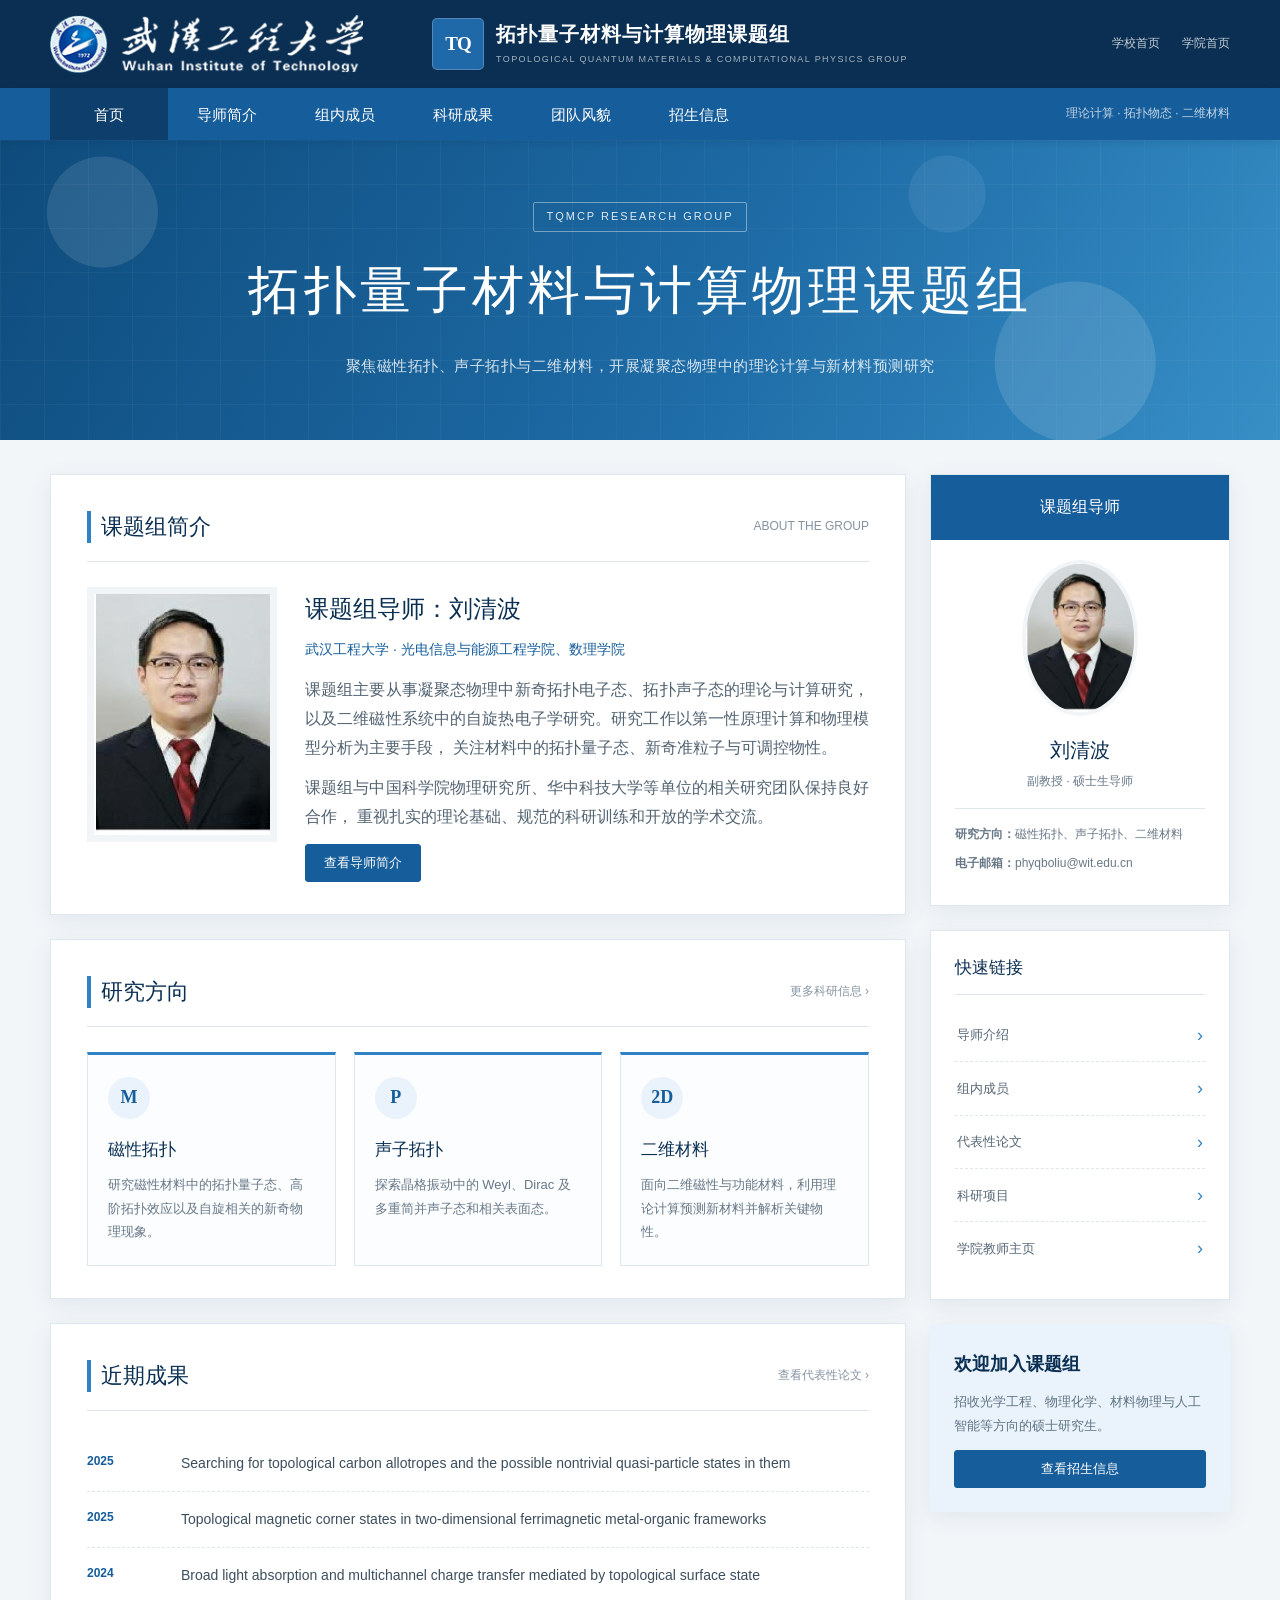
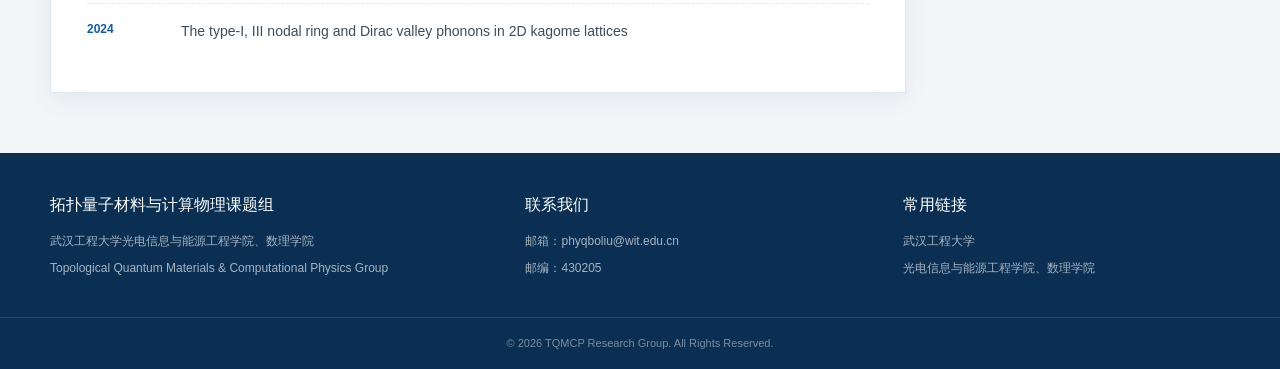
==== commit 87ef396c: "change3" ====
--- a/index.html
+++ b/index.html
@@ -12,7 +12,7 @@
     <div class="topbar">
       <div class="container">
         <a class="school-wordmark" href="https://www.wit.edu.cn/" target="_blank" rel="noreferrer">
-          <img src="assets/wit-wordmark-transparent-v2.png" alt="武汉工程大学 Wuhan Institute of Technology" />
+          <img src="assets/wit-wordmark-official.png" alt="武汉工程大学 Wuhan Institute of Technology" />
         </a>
         <a class="brand topbar-brand" href="index.html">
           <span class="brand-mark">TQ</span>
